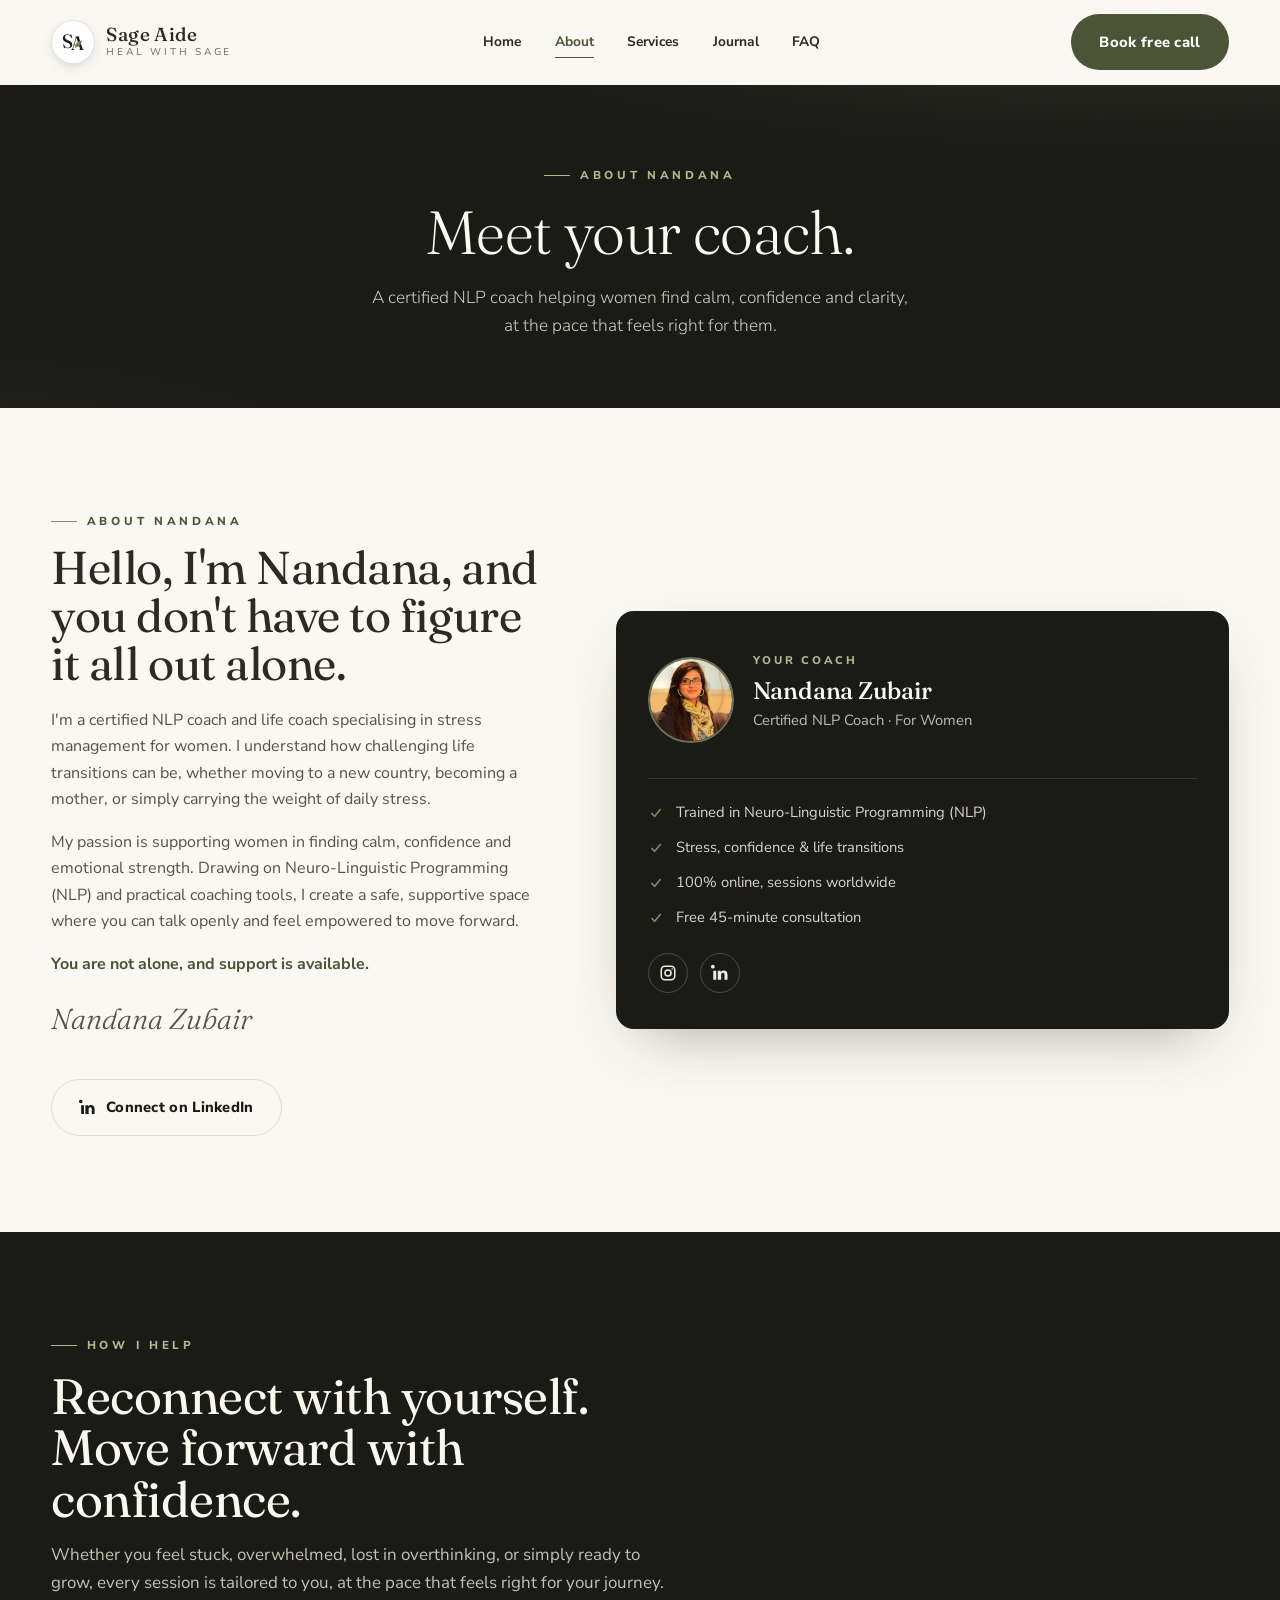
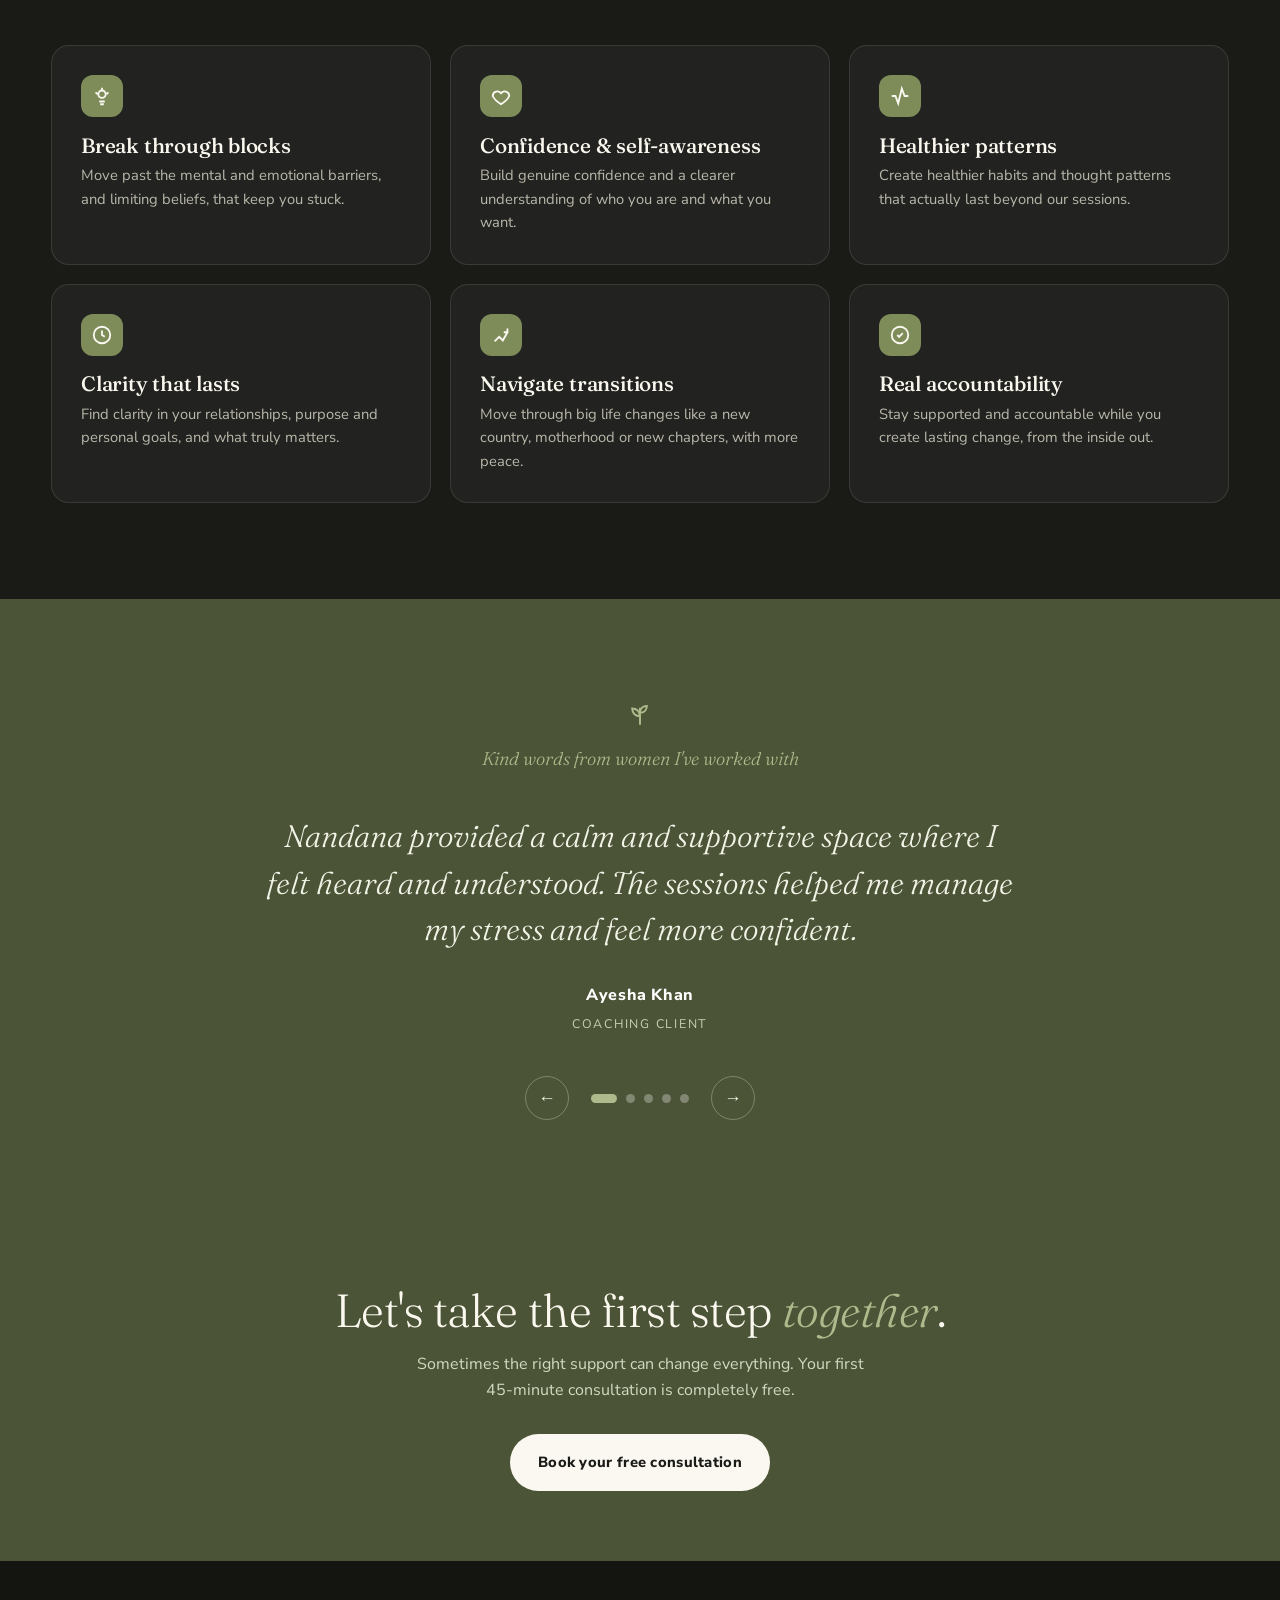
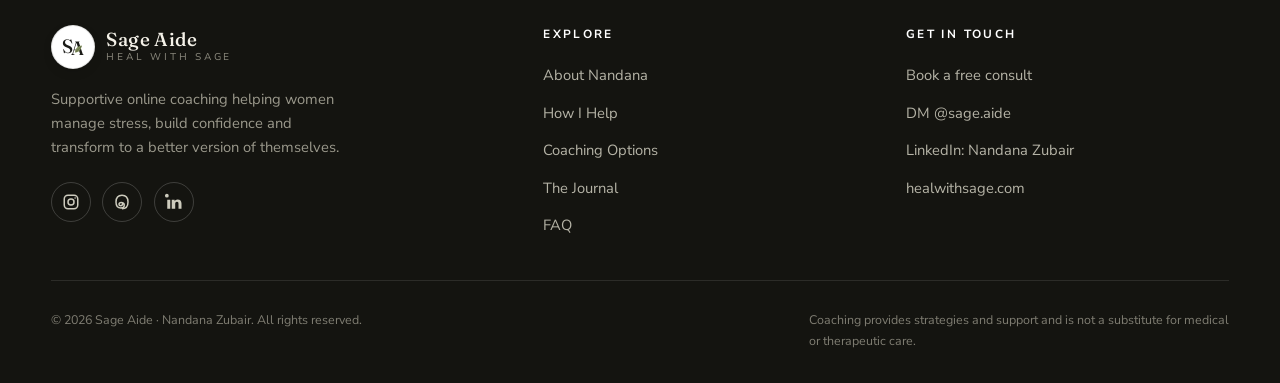
==== about.html @ 393ab838 "Add files via upload" ====
<!DOCTYPE html>
<html lang="en">
<head>
<meta charset="UTF-8" />
<meta name="viewport" content="width=device-width, initial-scale=1.0" />
<title>About Nandana Zubair | Certified NLP &amp; Life Coach | Sage Aide</title>
<meta name="description" content="Meet Nandana Zubair, a certified NLP coach and life coach specialising in stress management for women. Learn about her approach to helping women find calm and confidence." />
<meta name="robots" content="index, follow, max-image-preview:large" />
<meta name="author" content="Nandana Zubair" />
<link rel="canonical" href="https://healwithsage.com/about.html" />
<meta property="og:type" content="website" />
<meta property="og:site_name" content="Heal with Sage" />
<meta property="og:title" content="About Nandana Zubair | Certified NLP &amp; Life Coach | Sage Aide" />
<meta property="og:description" content="Meet Nandana Zubair, a certified NLP coach and life coach specialising in stress management for women. Learn about her approach to helping women find calm and confidence." />
<meta name="twitter:card" content="summary_large_image" />
<link rel="icon" href="data:image/svg+xml,%3Csvg xmlns='http://www.w3.org/2000/svg' viewBox='0 0 100 100'%3E%3Crect width='100' height='100' rx='22' fill='%23131310'/%3E%3Ctext x='8' y='72' font-family='Georgia,serif' font-size='60' font-weight='600' fill='%23f4f1e8'%3ES%3C/text%3E%3Ctext x='44' y='78' font-family='Georgia,serif' font-size='60' font-weight='600' fill='%23f4f1e8'%3EA%3C/text%3E%3Cpath d='M60 66 C60 54 70 48 82 47 C80 58 73 67 62 67 Z' fill='%237e8c5a'/%3E%3C/svg%3E" />
<link rel="preconnect" href="https://fonts.googleapis.com" />
<link rel="preconnect" href="https://fonts.gstatic.com" crossorigin />
<link href="https://fonts.googleapis.com/css2?family=Fraunces:ital,opsz,wght@0,9..144,300..900;1,9..144,300..600&family=Nunito+Sans:opsz,wght@6..12,300..800&display=swap" rel="stylesheet" />
<link rel="stylesheet" href="styles.css" />
<script type="application/ld+json">
{
  "@context":"https://schema.org","@type":"Person","name":"Nandana Zubair","jobTitle":"Certified NLP Coach & Life Coach",
  "worksFor":{"@type":"Organization","name":"Sage Aide"},
  "sameAs":["https://www.instagram.com/sage.aide/","https://www.linkedin.com/in/nandana-zubair-b380b526/"]
}
</script>
</head>
<body>
<header class="nav" id="nav">
  <div class="wrap nav-inner">
    <a class="brand" href="index.html" aria-label="Sage Aide home">
      <span class="monogram" aria-hidden="true"><svg width="26" height="26" viewBox="0 0 100 100" fill="none">
          <text x="6" y="74" font-family="Fraunces,serif" font-size="74" font-weight="500" fill="#1a1a17">S</text>
          <text x="44" y="80" font-family="Fraunces,serif" font-size="74" font-weight="500" fill="#1a1a17">A</text>
          <path d="M58 70 C58 54 70 46 84 44 C82 58 74 70 60 71 Z" fill="#7e8c5a"/>
          <path d="M61 69 C68 60 76 53 82 49" stroke="#4b5436" stroke-width="2" stroke-linecap="round"/>
        </svg></span>
      <span class="brand-txt"><b>Sage Aide</b><span>Heal with Sage</span></span>
    </a>
    <nav class="nav-links" id="navlinks">
      <a href="index.html">Home</a>
      <a href="about.html" class="active">About</a>
      <a href="services.html">Services</a>
      <a href="journal.html">Journal</a>
      <a href="faq.html">FAQ</a>
    </nav>
    <div class="nav-cta">
      <a href="contact.html" class="btn btn-primary">Book free call</a>
      <button class="burger" id="burger" aria-label="Menu"><span></span><span></span><span></span></button>
    </div>
  </div>
</header>
<main id="top">
<section class="page-hero">
  <div class="wrap">
    <span class="eyebrow">About Nandana</span>
    <h1>Meet your coach.</h1>
    <p>A certified NLP coach helping women find calm, confidence and clarity, at the pace that feels right for them.</p>
  </div>
</section><section class="block about" id="about">
  <div class="wrap about-grid">
    <div class="about-body reveal">
      <span class="eyebrow">About Nandana</span>
      <h2>Hello, I'm Nandana, and you don't have to figure it all out alone.</h2>
      <p>I'm a certified NLP coach and life coach specialising in stress management for women. I understand how challenging life transitions can be, whether moving to a new country, becoming a mother, or simply carrying the weight of daily stress.</p>
      <p>My passion is supporting women in finding calm, confidence and emotional strength. Drawing on Neuro-Linguistic Programming (NLP) and practical coaching tools, I create a safe, supportive space where you can talk openly and feel empowered to move forward.</p>
      <p style="color:var(--sage-deep);font-weight:700">You are not alone, and support is available.</p>
      <p class="sig">Nandana Zubair</p>
      <a href="https://www.linkedin.com/in/nandana-zubair-b380b526/" target="_blank" rel="noopener" class="btn btn-ghost" style="margin-top:1.2rem">
        <svg width="17" height="17" viewBox="0 0 24 24" fill="currentColor"><path d="M4.98 3.5A2.5 2.5 0 102.5 6 2.5 2.5 0 004.98 3.5zM3 8.98h4V21H3zM9 8.98h3.8v1.64h.05a4.17 4.17 0 013.75-2.06C20.4 8.56 22 10.7 22 14.1V21h-4v-6.12c0-1.46-.03-3.34-2.03-3.34-2.04 0-2.35 1.59-2.35 3.23V21H9z"/></svg>
        Connect on LinkedIn
      </a>
    </div>
    <aside class="cred-card reveal d1">
      <div class="cred-head">
        <img class="cred-avatar" src="[data-uri]" alt="Nandana Zubair, certified NLP and life coach for women" />
        <div>
          <span class="cred-eyebrow">Your coach</span>
          <h3>Nandana Zubair</h3>
          <p class="cred-role">Certified NLP Coach &middot; For Women</p>
        </div>
      </div>
      <ul>
        <li><svg width="16" height="16" viewBox="0 0 24 24" fill="none" stroke="#7e8c5a" stroke-width="2.4"><path d="M5 12l5 5 9-11"/></svg>Trained in Neuro-Linguistic Programming (NLP)</li>
        <li><svg width="16" height="16" viewBox="0 0 24 24" fill="none" stroke="#7e8c5a" stroke-width="2.4"><path d="M5 12l5 5 9-11"/></svg>Stress, confidence &amp; life transitions</li>
        <li><svg width="16" height="16" viewBox="0 0 24 24" fill="none" stroke="#7e8c5a" stroke-width="2.4"><path d="M5 12l5 5 9-11"/></svg>100% online, sessions worldwide</li>
        <li><svg width="16" height="16" viewBox="0 0 24 24" fill="none" stroke="#7e8c5a" stroke-width="2.4"><path d="M5 12l5 5 9-11"/></svg>Free 45-minute consultation</li>
      </ul>
      <div class="cred-links">
        <a href="https://www.instagram.com/sage.aide/" target="_blank" rel="noopener" aria-label="Instagram"><svg width="18" height="18" viewBox="0 0 24 24" fill="none" stroke="currentColor" stroke-width="2"><rect x="3" y="3" width="18" height="18" rx="5"/><circle cx="12" cy="12" r="4"/><circle cx="17.5" cy="6.5" r="1" fill="currentColor" stroke="none"/></svg></a>
        <a href="https://www.linkedin.com/in/nandana-zubair-b380b526/" target="_blank" rel="noopener" aria-label="LinkedIn"><svg width="18" height="18" viewBox="0 0 24 24" fill="currentColor"><path d="M4.98 3.5A2.5 2.5 0 102.5 6 2.5 2.5 0 004.98 3.5zM3 8.98h4V21H3zM9 8.98h3.8v1.64h.05a4.17 4.17 0 013.75-2.06C20.4 8.56 22 10.7 22 14.1V21h-4v-6.12c0-1.46-.03-3.34-2.03-3.34-2.04 0-2.35 1.59-2.35 3.23V21H9z"/></svg></a>
      </div>
    </aside>
  </div>
</section>
<section class="block help" id="help">
  <div class="wrap">
    <div class="sec-head reveal">
      <span class="eyebrow">How I help</span>
      <h2>Reconnect with yourself. Move forward with confidence.</h2>
      <p>Whether you feel stuck, overwhelmed, lost in overthinking, or simply ready to grow, every session is tailored to you, at the pace that feels right for your journey.</p>
    </div>
    <div class="help-grid">
      <div class="help-card reveal">
        <div class="ic" aria-hidden="true"><svg width="22" height="22" viewBox="0 0 24 24" fill="none" stroke="#fbf8f1" stroke-width="2"><path d="M12 3v3M5 8l2 2M19 8l-2 2M12 14a4 4 0 100-8 4 4 0 000 8z"/><path d="M9 18h6M10 21h4"/></svg></div>
        <h3>Break through blocks</h3>
        <p>Move past the mental and emotional barriers, and limiting beliefs, that keep you stuck.</p>
      </div>
      <div class="help-card reveal d1">
        <div class="ic" aria-hidden="true"><svg width="22" height="22" viewBox="0 0 24 24" fill="none" stroke="#fbf8f1" stroke-width="2"><path d="M12 21s-7-4.5-9-9a5 5 0 019-3 5 5 0 019 3c-2 4.5-9 9-9 9z"/></svg></div>
        <h3>Confidence &amp; self-awareness</h3>
        <p>Build genuine confidence and a clearer understanding of who you are and what you want.</p>
      </div>
      <div class="help-card reveal d2">
        <div class="ic" aria-hidden="true"><svg width="22" height="22" viewBox="0 0 24 24" fill="none" stroke="#fbf8f1" stroke-width="2"><path d="M3 12h4l3 8 4-16 3 8h4"/></svg></div>
        <h3>Healthier patterns</h3>
        <p>Create healthier habits and thought patterns that actually last beyond our sessions.</p>
      </div>
      <div class="help-card reveal">
        <div class="ic" aria-hidden="true"><svg width="22" height="22" viewBox="0 0 24 24" fill="none" stroke="#fbf8f1" stroke-width="2"><circle cx="12" cy="12" r="9"/><path d="M12 7v5l3 2"/></svg></div>
        <h3>Clarity that lasts</h3>
        <p>Find clarity in your relationships, purpose and personal goals, and what truly matters.</p>
      </div>
      <div class="help-card reveal d1">
        <div class="ic" aria-hidden="true"><svg width="22" height="22" viewBox="0 0 24 24" fill="none" stroke="#fbf8f1" stroke-width="2"><path d="M5 19l5-5 4 4 5-9"/><path d="M19 5v4h-4"/></svg></div>
        <h3>Navigate transitions</h3>
        <p>Move through big life changes like a new country, motherhood or new chapters, with more peace.</p>
      </div>
      <div class="help-card reveal d2">
        <div class="ic" aria-hidden="true"><svg width="22" height="22" viewBox="0 0 24 24" fill="none" stroke="#fbf8f1" stroke-width="2"><path d="M9 12l2 2 4-4"/><circle cx="12" cy="12" r="9"/></svg></div>
        <h3>Real accountability</h3>
        <p>Stay supported and accountable while you create lasting change, from the inside out.</p>
      </div>
    </div>
  </div>
</section>
<section class="block testi" id="testimonials">
  <div class="wrap">
    <div class="reveal" style="text-align:center;margin-bottom:.4rem">
      <svg width="34" height="34" viewBox="0 0 24 24" fill="none" stroke="#aeb98c" stroke-width="1.4" style="display:inline-block"><path d="M12 21V9M12 15c-3 0-5.5-2-5.5-5.5C9.5 9.5 12 11.5 12 15zM12 12.5c2.6 0 4.8-1.7 4.8-4.8C14.2 7.7 12 9.4 12 12.5z"/></svg>
    </div>
    <p class="testi-kicker reveal">Kind words from women I've worked with</p>
    <div class="carousel reveal d1" id="carousel">
      <div class="carousel-track" id="track">
        <figure class="slide">
          <blockquote>Nandana provided a calm and supportive space where I felt heard and understood. The sessions helped me manage my stress and feel more confident.</blockquote>
          <figcaption>Ayesha Khan<span>Coaching client</span></figcaption>
        </figure>
        <figure class="slide">
          <blockquote>I came in feeling completely overwhelmed after moving abroad. Within a few weeks I had practical tools and, for the first time in ages, a sense of calm.</blockquote>
          <figcaption>Fatima Malik<span>Coaching client</span></figcaption>
        </figure>
        <figure class="slide">
          <blockquote>She helped me see the thought patterns that were holding me back. I feel clearer about what I want and far kinder to myself.</blockquote>
          <figcaption>Zara Ahmed<span>Coaching client</span></figcaption>
        </figure>
        <figure class="slide">
          <blockquote>Becoming a mother left me feeling lost. Nandana gave me space to breathe and rebuild my confidence at my own pace. I'm so grateful.</blockquote>
          <figcaption>Hira Saeed<span>Coaching client</span></figcaption>
        </figure>
        <figure class="slide">
          <blockquote>Warm, honest and genuinely supportive. Our sessions gave me the momentum I needed to stop overthinking and actually move forward.</blockquote>
          <figcaption>Mahnoor Riaz<span>Coaching client</span></figcaption>
        </figure>
      </div>
      <div class="carousel-ui">
        <button class="c-arrow" id="cPrev" aria-label="Previous testimonial">&#8592;</button>
        <div class="c-dots" id="dots"></div>
        <button class="c-arrow" id="cNext" aria-label="Next testimonial">&#8594;</button>
      </div>
    </div>
  </div>
</section>
<section class="cta-band">
  <div class="wrap">
    <h2>Let's take the first step <em>together</em>.</h2>
    <p>Sometimes the right support can change everything. Your first 45-minute consultation is completely free.</p>
    <a href="contact.html" class="btn btn-light">Book your free consultation</a>
  </div>
</section>
</main>
<footer class="ft">
  <div class="wrap">
    <div class="ft-top">
      <div>
        <div class="brand">
          <span class="monogram" aria-hidden="true"><svg width="26" height="26" viewBox="0 0 100 100" fill="none">
          <text x="6" y="74" font-family="Fraunces,serif" font-size="74" font-weight="500" fill="#1a1a17">S</text>
          <text x="44" y="80" font-family="Fraunces,serif" font-size="74" font-weight="500" fill="#1a1a17">A</text>
          <path d="M58 70 C58 54 70 46 84 44 C82 58 74 70 60 71 Z" fill="#7e8c5a"/>
          <path d="M61 69 C68 60 76 53 82 49" stroke="#4b5436" stroke-width="2" stroke-linecap="round"/>
        </svg></span>
          <span class="brand-txt"><b>Sage Aide</b><span style="color:#8a887c">Heal with Sage</span></span>
        </div>
        <p class="blurb">Supportive online coaching helping women manage stress, build confidence and transform to a better version of themselves.</p>
        <div class="socials">
          <a href="https://www.instagram.com/sage.aide/" aria-label="Instagram" target="_blank" rel="noopener"><svg width="18" height="18" viewBox="0 0 24 24" fill="none" stroke="currentColor" stroke-width="2"><rect x="3" y="3" width="18" height="18" rx="5"/><circle cx="12" cy="12" r="4"/><circle cx="17.5" cy="6.5" r="1" fill="currentColor" stroke="none"/></svg></a>
          <a href="https://www.threads.net/@sage.aide" aria-label="Threads" target="_blank" rel="noopener"><svg width="18" height="18" viewBox="0 0 24 24" fill="none" stroke="currentColor" stroke-width="2"><path d="M12 21c5 0 8-3 8-9s-3-9-8-9-8 3-8 9 2.5 8 6.5 8c3 0 4.5-1.5 4.5-4 0-2.2-1.8-3.5-4-3.5-1.8 0-3 .9-3 2.4 0 1.3 1 2.1 2.3 2.1 1.7 0 2.7-1.4 2.7-3.6"/></svg></a>
          <a href="https://www.linkedin.com/in/nandana-zubair-b380b526/" aria-label="LinkedIn" target="_blank" rel="noopener"><svg width="18" height="18" viewBox="0 0 24 24" fill="currentColor"><path d="M4.98 3.5A2.5 2.5 0 102.5 6 2.5 2.5 0 004.98 3.5zM3 8.98h4V21H3zM9 8.98h3.8v1.64h.05a4.17 4.17 0 013.75-2.06C20.4 8.56 22 10.7 22 14.1V21h-4v-6.12c0-1.46-.03-3.34-2.03-3.34-2.04 0-2.35 1.59-2.35 3.23V21H9z"/></svg></a>
        </div>
      </div>
      <div>
        <h4>Explore</h4>
        <ul>
          <li><a href="about.html">About Nandana</a></li>
          <li><a href="about.html#help">How I Help</a></li>
          <li><a href="services.html">Coaching Options</a></li>
          <li><a href="journal.html">The Journal</a></li>
          <li><a href="faq.html">FAQ</a></li>
        </ul>
      </div>
      <div>
        <h4>Get in touch</h4>
        <ul>
          <li><a href="contact.html">Book a free consult</a></li>
          <li><a href="https://www.instagram.com/sage.aide/" target="_blank" rel="noopener">DM @sage.aide</a></li>
          <li><a href="https://www.linkedin.com/in/nandana-zubair-b380b526/" target="_blank" rel="noopener">LinkedIn: Nandana Zubair</a></li>
          <li><a href="https://healwithsage.com">healwithsage.com</a></li>
        </ul>
      </div>
    </div>
    <div class="ft-bottom">
      <span>© 2026 Sage Aide · Nandana Zubair. All rights reserved.</span>
      <span class="disclaimer">Coaching provides strategies and support and is not a substitute for medical or therapeutic care.</span>
    </div>
  </div>
</footer>
<script src="app.js"></script>
</body>
</html>
---- styles.css ----
/* ============================================================
   TOKENS
============================================================ */
:root{
  --ink:#1a1a17;
  --ink-2:#24241e;
  --sage:#7e8c5a;
  --sage-deep:#4b5436;
  --sage-soft:#aeb98c;
  --sage-tint:#e7ead9;
  --cream:#f3ecdd;
  --paper:#fbf8f1;
  --bg:#faf8f2;
  --text:#2b2a24;
  --muted:#6d6c61;
  --line:rgba(26,26,23,.12);
  --shadow:0 24px 60px -28px rgba(40,42,28,.45);
  --r:18px;
  --ff-display:"Fraunces",Georgia,serif;
  --ff-body:"Nunito Sans",-apple-system,sans-serif;
}

*{box-sizing:border-box;margin:0;padding:0}
html{scroll-behavior:smooth}
body{
  font-family:var(--ff-body);
  color:var(--text);
  background:var(--bg);
  line-height:1.65;
  -webkit-font-smoothing:antialiased;
  overflow-x:hidden;
}
img{max-width:100%;display:block}
a{color:inherit;text-decoration:none}
.wrap{width:min(1180px,92vw);margin-inline:auto}

/* subtle paper grain over whole page */
body::before{
  content:"";position:fixed;inset:0;z-index:1;pointer-events:none;opacity:.5;
  background-image:url("data:image/svg+xml,%3Csvg xmlns='http://www.w3.org/2000/svg' width='160' height='160'%3E%3Cfilter id='n'%3E%3CfeTurbulence type='fractalNoise' baseFrequency='.85' numOctaves='2'/%3E%3C/filter%3E%3Crect width='100%25' height='100%25' filter='url(%23n)' opacity='.035'/%3E%3C/svg%3E");
}

/* ============================================================
   TYPE
============================================================ */
.eyebrow{
  font-family:var(--ff-body);font-weight:800;font-size:.72rem;letter-spacing:.32em;
  text-transform:uppercase;color:var(--sage-deep);display:inline-flex;align-items:center;gap:.6rem;
}
.eyebrow::before{content:"";width:26px;height:1px;background:var(--sage)}
h1,h2,h3{font-family:var(--ff-display);font-weight:400;line-height:1.04;letter-spacing:-.01em}
.serif-italic{font-family:var(--ff-display);font-style:italic;font-weight:300}

/* ============================================================
   BUTTONS
============================================================ */
.btn{
  display:inline-flex;align-items:center;gap:.6rem;font-family:var(--ff-body);font-weight:800;
  font-size:.92rem;letter-spacing:.02em;padding:.95rem 1.7rem;border-radius:999px;cursor:pointer;
  border:1.5px solid transparent;transition:.3s cubic-bezier(.2,.7,.3,1);position:relative;white-space:nowrap;
}
.btn-primary{background:var(--sage-deep);color:#fdfdf8}
.btn-primary:hover{background:var(--ink);transform:translateY(-2px);box-shadow:0 14px 30px -12px rgba(75,84,54,.7)}
.btn-ghost{border-color:var(--line);color:var(--ink)}
.btn-ghost:hover{border-color:var(--sage-deep);background:var(--sage-tint)}
.btn-light{background:#fbf8f1;color:var(--ink)}
.btn-light:hover{transform:translateY(-2px);box-shadow:0 16px 34px -14px rgba(0,0,0,.6)}
.btn .arrow{transition:transform .3s}
.btn:hover .arrow{transform:translate(3px,-3px)}

/* ============================================================
   NAV
============================================================ */
header.nav{
  position:sticky;top:0;z-index:50;backdrop-filter:blur(12px);
  background:rgba(250,248,242,.78);border-bottom:1px solid transparent;transition:.4s;
}
header.nav.scrolled{border-bottom-color:var(--line);background:rgba(250,248,242,.92)}
.nav-inner{display:flex;align-items:center;justify-content:space-between;padding:.85rem 0}
.brand{display:flex;align-items:center;gap:.7rem}
.monogram{width:44px;height:44px;border-radius:50%;background:#fff;display:grid;place-items:center;
  box-shadow:0 4px 14px -6px rgba(0,0,0,.3);border:1px solid var(--line)}
.brand-txt{display:flex;flex-direction:column;line-height:1}
.brand-txt b{font-family:var(--ff-display);font-size:1.18rem;font-weight:500;letter-spacing:.02em}
.brand-txt span{font-size:.62rem;letter-spacing:.28em;text-transform:uppercase;color:var(--muted);margin-top:3px}
.nav-links{display:flex;align-items:center;gap:2.1rem}
.nav-links a{font-size:.86rem;font-weight:700;color:var(--text);position:relative;padding:.2rem 0}
.nav-links a::after{content:"";position:absolute;left:0;bottom:-2px;width:0;height:1.5px;background:var(--sage-deep);transition:.3s}
.nav-links a:hover::after{width:100%}
.nav-cta{display:flex;align-items:center;gap:1rem}
.burger{display:none;flex-direction:column;gap:5px;background:none;border:0;cursor:pointer;padding:6px}
.burger span{width:24px;height:2px;background:var(--ink);transition:.3s}

/* ============================================================
   HERO
============================================================ */
.hero{position:relative;background:var(--ink);color:#f4f1e8;overflow:hidden;z-index:2}
.hero{background:#131310}
.hero::after{content:"";position:absolute;inset:0;background:
  radial-gradient(115% 75% at 90% -20%,rgba(126,140,90,.22),transparent 48%),
  radial-gradient(70% 60% at -12% 118%,rgba(75,84,54,.30),transparent 52%),
  radial-gradient(120% 120% at 50% 50%,transparent 60%,rgba(0,0,0,.35));pointer-events:none}
.hero-inner{position:relative;z-index:2;display:grid;grid-template-columns:1.15fr .85fr;gap:3rem;
  align-items:center;padding:5.5rem 0 6rem}
.hero h1{font-size:clamp(2.7rem,5.6vw,4.6rem);color:#fbf8ef;font-weight:300}
.hero h1 em{font-style:italic;color:var(--sage-soft)}
.hero p.lead{font-size:1.13rem;color:#d7d4c5;max-width:46ch;margin:1.6rem 0 2.3rem;font-weight:300}
.hero-cta{display:flex;flex-wrap:wrap;gap:1rem;align-items:center}

/* word ticker */
.words{display:flex;gap:1.4rem;flex-wrap:wrap;margin-top:2.6rem;border-top:1px solid rgba(255,255,255,.14);padding-top:1.6rem}
.words span{font-family:var(--ff-display);font-size:1rem;letter-spacing:.34em;text-transform:uppercase;color:#9a9888;font-weight:300}
.words span b{color:var(--sage-soft);font-weight:400}

/* hero portrait card */
.hero-card{position:relative;aspect-ratio:3/3.7;border-radius:24px;overflow:hidden;
  background:linear-gradient(160deg,#2f3326,#1f211a);border:1px solid rgba(255,255,255,.1);
  box-shadow:0 40px 80px -30px rgba(0,0,0,.7);display:flex;flex-direction:column;justify-content:flex-end;padding:1.6rem}
.hero-card .leaf-bg{position:absolute;inset:0;opacity:.5}
.hero-card .ph{position:absolute;inset:0;display:grid;place-items:center;color:rgba(255,255,255,.25);
  font-family:var(--ff-display);font-style:italic;font-size:.95rem;text-align:center;padding:2rem}
.hero-card .tag{position:relative;z-index:2;background:rgba(20,21,16,.72);backdrop-filter:blur(6px);
  border:1px solid rgba(255,255,255,.13);border-radius:14px;padding:.9rem 1.1rem}
.hero-card .tag b{font-family:var(--ff-display);font-size:1.05rem;color:#f4f1e8;font-weight:500}
.hero-card .tag span{display:block;font-size:.78rem;color:#bdbbac;margin-top:.15rem}


/* embedded portrait */
.hero-card .portrait,.about-photo .portrait{position:absolute;inset:0;width:100%;height:100%;object-fit:cover;object-position:50% 22%}
.hero-card .scrim{position:absolute;inset:0;background:linear-gradient(to top,rgba(15,16,11,.82) 0%,rgba(15,16,11,.25) 38%,rgba(15,16,11,.05) 60%);z-index:1}
.about-photo .scrim{position:absolute;inset:0;background:linear-gradient(to top,rgba(40,44,28,.4),transparent 45%);z-index:1}

/* ============================================================
   MARQUEE TRUST
============================================================ */
.trust{background:var(--sage-deep);color:#eef0e2;position:relative;z-index:2}
.trust .row{display:flex;gap:3.2rem;align-items:center;justify-content:center;flex-wrap:wrap;
  padding:1.05rem 0;font-size:.8rem;letter-spacing:.16em;text-transform:uppercase;font-weight:700}
.trust .row i{font-style:normal;opacity:.55}

/* ============================================================
   SECTION SHELL
============================================================ */
section.block{position:relative;z-index:2;padding:6rem 0}
.sec-head{max-width:62ch}
.sec-head h2{font-size:clamp(2rem,4vw,3.1rem);margin-top:1rem}
.sec-head p{color:var(--muted);margin-top:1rem;font-size:1.06rem}

/* ABOUT */
.about{background:
  linear-gradient(var(--bg),var(--bg))}
.about-grid{display:grid;grid-template-columns:.9fr 1.1fr;gap:4rem;align-items:center}
.about-photo{position:relative;border-radius:22px;aspect-ratio:4/4.6;
  background:linear-gradient(155deg,var(--sage-tint),#e9e2cf);border:1px solid var(--line);
  display:grid;place-items:center;overflow:hidden;box-shadow:var(--shadow)}
.about-photo .ph{font-family:var(--ff-display);font-style:italic;color:var(--sage-deep);opacity:.6;text-align:center;padding:2rem}
.about-photo .badge{position:absolute;bottom:18px;left:18px;z-index:2;background:#fff;border-radius:14px;padding:.7rem 1rem;
  box-shadow:0 14px 30px -16px rgba(0,0,0,.4);display:flex;align-items:center;gap:.6rem}
.about-photo .badge b{font-family:var(--ff-display);font-size:1.5rem;color:var(--sage-deep)}
.about-photo .badge span{font-size:.72rem;color:var(--muted);line-height:1.2}
.about-body h2{font-size:clamp(1.9rem,3.6vw,2.9rem);margin:.8rem 0 1.2rem}
.about-body p{color:#54524a;margin-bottom:1.05rem;max-width:54ch}
.sig{font-family:var(--ff-display);font-style:italic;font-weight:300;font-size:1.8rem;color:var(--sage-deep);margin-top:1.1rem}

/* HOW I HELP */
.help{background:var(--ink);color:#efece1}
.help .sec-head h2{color:#faf7ee}
.help .sec-head .eyebrow{color:var(--sage-soft)}
.help .sec-head .eyebrow::before{background:var(--sage-soft)}
.help .sec-head p{color:#c3c1b3}
.help-grid{display:grid;grid-template-columns:repeat(3,1fr);gap:1.2rem;margin-top:3rem}
.help-card{background:rgba(255,255,255,.04);border:1px solid rgba(255,255,255,.1);border-radius:var(--r);
  padding:1.8rem;transition:.35s}
.help-card:hover{transform:translateY(-6px);background:rgba(126,140,90,.14);border-color:rgba(174,185,140,.4)}
.help-card .ic{width:42px;height:42px;border-radius:12px;background:var(--sage);display:grid;place-items:center;margin-bottom:1.1rem}
.help-card h3{font-size:1.3rem;color:#faf7ee;margin-bottom:.5rem;font-weight:500}
.help-card p{font-size:.92rem;color:#b9b7a9;line-height:1.6}

/* NOTES / brand words editorial */
.notes{background:var(--cream);overflow:hidden}
.notes-head{text-align:center;max-width:60ch;margin:0 auto}
.notes-head h2{font-size:clamp(2rem,4vw,3rem);margin-top:.8rem}
.note-cards{display:grid;grid-template-columns:repeat(3,1fr);gap:1.4rem}
.note{background:var(--paper);border:1px solid var(--line);border-radius:var(--r);padding:2.1rem 1.9rem;
  position:relative;box-shadow:0 18px 44px -28px rgba(60,55,30,.45);transition:.35s;display:flex;flex-direction:column}
.note:hover{transform:translateY(-5px);box-shadow:var(--shadow);border-color:var(--sage-soft)}
.note .theme{font-family:var(--ff-body);font-size:.7rem;font-weight:800;letter-spacing:.22em;
  text-transform:uppercase;color:var(--sage-deep);margin-bottom:1rem}
.note p{font-family:var(--ff-display);font-style:italic;font-weight:300;font-size:1.32rem;line-height:1.5;color:var(--ink)}
.note .by{font-family:var(--ff-body);font-size:.7rem;letter-spacing:.18em;text-transform:uppercase;
  color:var(--muted);font-weight:800;margin-top:1.3rem}

/* SERVICES */
.services{background:var(--bg)}
.svc-grid{display:grid;grid-template-columns:repeat(3,1fr);gap:1.4rem;margin-top:3rem;align-items:stretch}
.svc{background:var(--paper);border:1px solid var(--line);border-radius:var(--r);padding:2.1rem 1.9rem;
  display:flex;flex-direction:column;transition:.35s;position:relative}
.svc:hover{transform:translateY(-6px);box-shadow:var(--shadow);border-color:var(--sage-soft)}
.svc.featured{background:var(--ink);color:#efece1;border-color:var(--ink)}
.svc.featured .price,.svc.featured h3{color:#faf7ee}
.svc.featured .desc{color:#bdbbac}
.svc.featured ul li{color:#cfcdbe}
.svc .pop{position:absolute;top:-13px;left:50%;transform:translateX(-50%);background:var(--sage);color:#1c1f12;
  font-size:.68rem;font-weight:800;letter-spacing:.18em;text-transform:uppercase;padding:.35rem .9rem;border-radius:999px}
.svc h3{font-size:1.45rem;font-weight:500;margin-bottom:.3rem}
.svc .meta{font-size:.82rem;color:var(--muted);letter-spacing:.04em;margin-bottom:1.1rem}
.svc.featured .meta{color:#a7a596}
.svc .price{font-family:var(--ff-display);font-size:2.6rem;color:var(--ink);line-height:1;margin-bottom:.2rem}
.svc .price small{font-size:.85rem;font-family:var(--ff-body);color:var(--muted);font-weight:700}
.svc.featured .price small{color:#a7a596}
.svc .desc{font-size:.92rem;color:#54524a;margin:1rem 0 1.3rem}
.svc ul{list-style:none;margin-bottom:1.6rem;display:flex;flex-direction:column;gap:.6rem}
.svc ul li{font-size:.9rem;display:flex;gap:.6rem;align-items:flex-start;color:#4c4a42}
.svc ul li svg{flex:none;margin-top:3px}
.svc .btn{margin-top:auto;justify-content:center}
.svc-note{text-align:center;margin-top:1.8rem;color:var(--muted);font-size:.9rem}
.svc-note b{color:var(--sage-deep)}

/* TESTIMONIAL */
.testi{background:var(--sage-deep);color:#f1f3e6;position:relative;overflow:hidden}
.testi blockquote{max-width:820px;margin:0 auto;text-align:center;position:relative;z-index:2}
.testi blockquote p{font-family:var(--ff-display);font-style:italic;font-weight:300;font-size:clamp(1.4rem,2.8vw,2rem);line-height:1.45}
.testi cite{display:block;margin-top:1.6rem;font-style:normal;font-weight:800;letter-spacing:.04em;font-size:.95rem}
.testi cite span{display:block;font-weight:400;font-size:.82rem;color:#c8cdb5;letter-spacing:.1em;text-transform:uppercase;margin-top:.3rem}
.testi .soon{text-align:center;margin-top:1.8rem;font-family:var(--ff-display);font-style:italic;font-size:1.1rem;color:var(--sage-soft)}

/* JOURNAL */
.journal{background:var(--bg)}
.posts{display:grid;grid-template-columns:1fr 1fr;gap:1.6rem;margin-top:3rem}
.post{background:var(--paper);border:1px solid var(--line);border-radius:var(--r);overflow:hidden;
  display:flex;flex-direction:column;transition:.35s;cursor:pointer}
.post:hover{transform:translateY(-5px);box-shadow:var(--shadow);border-color:var(--sage-soft)}
.post .thumb{aspect-ratio:16/7;background:linear-gradient(150deg,var(--sage-tint),#d9e0c5);position:relative;
  display:grid;place-items:center;overflow:hidden}
.post:nth-child(2) .thumb{background:linear-gradient(150deg,#e7e0cf,var(--sage-tint))}
.post .thumb .lf{opacity:.6}
.post .body{padding:1.7rem}
.post .tags{display:flex;gap:.5rem;flex-wrap:wrap;margin-bottom:.9rem}
.post .tags span{font-size:.68rem;font-weight:800;letter-spacing:.1em;text-transform:uppercase;color:var(--sage-deep);
  background:var(--sage-tint);padding:.25rem .65rem;border-radius:999px}
.post h3{font-size:1.4rem;font-weight:500;line-height:1.2;margin-bottom:.6rem}
.post p{font-size:.92rem;color:#54524a;margin-bottom:1rem}
.post .read{font-size:.82rem;font-weight:800;letter-spacing:.06em;color:var(--sage-deep);display:inline-flex;align-items:center;gap:.4rem}
.post .date{font-size:.76rem;color:var(--muted);margin-top:.4rem}

/* FAQ */
.faq{background:var(--cream)}
.faq-list{margin-top:2.4rem;max-width:760px}
.faq-item{border-bottom:1px solid var(--line)}
.faq-q{width:100%;text-align:left;background:none;border:0;cursor:pointer;padding:1.4rem 0;
  display:flex;justify-content:space-between;gap:1rem;align-items:center;font-family:var(--ff-display);
  font-size:1.25rem;color:var(--ink);font-weight:500}
.faq-q .pm{flex:none;width:26px;height:26px;border-radius:50%;border:1.5px solid var(--sage-deep);
  display:grid;place-items:center;color:var(--sage-deep);transition:.3s;font-family:var(--ff-body);font-weight:800}
.faq-item.open .pm{transform:rotate(45deg);background:var(--sage-deep);color:#fff}
.faq-a{max-height:0;overflow:hidden;transition:max-height .4s ease}
.faq-a p{padding:0 0 1.4rem;color:#54524a;max-width:62ch}

/* BOOKING */
.book{background:var(--ink);color:#efece1;position:relative;overflow:hidden}
.book::after{content:"";position:absolute;inset:0;background:radial-gradient(70% 60% at 100% 0,rgba(126,140,90,.3),transparent 60%);pointer-events:none}
.book-grid{display:grid;grid-template-columns:1fr 1.05fr;gap:4rem;align-items:center;position:relative;z-index:2}
.book-left h2{font-size:clamp(2.1rem,4.4vw,3.3rem);color:#faf7ee;font-weight:300;margin:1rem 0 1.2rem}
.book-left h2 em{font-style:italic;color:var(--sage-soft)}
.book-left p{color:#c3c1b3;max-width:42ch;margin-bottom:1.6rem}
.book-points{list-style:none;display:flex;flex-direction:column;gap:.9rem;margin-top:1.4rem}
.book-points li{display:flex;gap:.8rem;align-items:center;color:#dad8ca;font-size:.96rem}
.book-points li svg{flex:none}
.form{background:#fbf8f1;border-radius:22px;padding:2.2rem;box-shadow:0 40px 80px -30px rgba(0,0,0,.6)}
.form h3{font-family:var(--ff-display);font-size:1.4rem;color:var(--ink);font-weight:500;margin-bottom:.3rem}
.form .sub{font-size:.86rem;color:var(--muted);margin-bottom:1.4rem}
.field{margin-bottom:1rem}
.field label{display:block;font-size:.76rem;font-weight:800;letter-spacing:.08em;text-transform:uppercase;color:#55534a;margin-bottom:.4rem}
.field input,.field textarea,.field select{width:100%;font-family:var(--ff-body);font-size:.95rem;padding:.8rem .9rem;
  border:1.5px solid var(--line);border-radius:11px;background:#fff;color:var(--text);transition:.25s}
.field input:focus,.field textarea:focus,.field select:focus{outline:none;border-color:var(--sage-deep);box-shadow:0 0 0 4px var(--sage-tint)}
.row2{display:grid;grid-template-columns:1fr 1fr;gap:.8rem}
.time-pills{display:flex;gap:.6rem}
.time-pills label{flex:1;cursor:pointer}
.time-pills input{position:absolute;opacity:0;pointer-events:none}
.time-pills span{display:block;text-align:center;padding:.7rem;border:1.5px solid var(--line);border-radius:11px;
  font-weight:700;font-size:.9rem;transition:.25s;background:#fff;letter-spacing:0;text-transform:none}
.time-pills input:checked + span{background:var(--sage-deep);color:#fff;border-color:var(--sage-deep)}
.form .btn{width:100%;justify-content:center;margin-top:.6rem}
.form .fine{font-size:.74rem;color:var(--muted);text-align:center;margin-top:.9rem}

/* FOOTER */
footer.ft{background:#141410;color:#cdcbbd;position:relative;z-index:2;padding:4rem 0 2rem}
.ft-top{display:grid;grid-template-columns:1.4fr 1fr 1fr;gap:2.5rem;padding-bottom:2.6rem;border-bottom:1px solid rgba(255,255,255,.1)}
.ft .brand-txt b{color:#f4f1e8}
.ft p.blurb{font-size:.92rem;color:#9a988b;max-width:34ch;margin-top:1.1rem}
.ft h4{font-family:var(--ff-body);font-size:.74rem;letter-spacing:.2em;text-transform:uppercase;color:#fff;margin-bottom:1.1rem}
.ft ul{list-style:none;display:flex;flex-direction:column;gap:.7rem}
.ft ul li a{font-size:.92rem;color:#b5b3a6;transition:.25s}
.ft ul li a:hover{color:var(--sage-soft)}
.socials{display:flex;gap:.7rem;margin-top:1.4rem}
.socials a{width:40px;height:40px;border-radius:50%;border:1px solid rgba(255,255,255,.18);display:grid;place-items:center;transition:.3s}
.socials a:hover{background:var(--sage);border-color:var(--sage);color:#141410}
.ft-bottom{display:flex;justify-content:space-between;flex-wrap:wrap;gap:1rem;padding-top:1.8rem;font-size:.78rem;color:#7f7d72}
.ft-bottom .disclaimer{max-width:60ch}

/* reveal animation */
.reveal{opacity:0;transform:translateY(26px);transition:opacity .8s cubic-bezier(.2,.7,.3,1),transform .8s cubic-bezier(.2,.7,.3,1)}
.reveal.in{opacity:1;transform:none}
.d1{transition-delay:.08s}.d2{transition-delay:.16s}.d3{transition-delay:.24s}.d4{transition-delay:.32s}


/* hero social row + hero form */
.hero-social{display:flex;gap:1.6rem;flex-wrap:wrap;margin-top:1.9rem;border-top:1px solid rgba(255,255,255,.14);padding-top:1.5rem}
.hero-social a{font-size:.82rem;font-weight:800;letter-spacing:.06em;color:#cfcdbe;position:relative;transition:.25s}
.hero-social a:hover{color:var(--sage-soft)}
.hero-form-wrap{align-self:center}
.hero .form{padding:1.9rem}
.hero .form h3{font-size:1.35rem}
.hero .form .sub{margin-bottom:1.2rem}

/* credentials card (about) */
.cred-card{background:var(--ink);color:#efece1;border-radius:var(--r);padding:2.2rem 2rem;box-shadow:var(--shadow);align-self:center}
.cred-eyebrow{font-size:.7rem;font-weight:800;letter-spacing:.24em;text-transform:uppercase;color:var(--sage-soft)}
.cred-card h3{font-family:var(--ff-display);font-weight:500;font-size:1.9rem;color:#faf7ee;margin:.7rem 0 .2rem;line-height:1.1}
.cred-head{display:flex;align-items:center;gap:1.15rem;margin-bottom:1.5rem}
.cred-avatar{width:86px;height:86px;border-radius:50%;object-fit:cover;object-position:50% 20%;border:2px solid rgba(174,185,140,.55);flex:none}
.cred-head h3{margin:.35rem 0 .2rem;font-size:1.5rem}
.cred-head .cred-role{margin:0}
@media(max-width:560px){.cred-avatar{width:72px;height:72px}}

.cred-card .cred-role{font-size:.92rem;color:#bdbbac;margin-bottom:1.4rem}
.cred-card ul{list-style:none;display:flex;flex-direction:column;gap:.85rem;border-top:1px solid rgba(255,255,255,.12);padding-top:1.4rem}
.cred-card ul li{display:flex;gap:.7rem;align-items:flex-start;font-size:.92rem;color:#d7d5c8;line-height:1.45}
.cred-card ul li svg{flex:none;margin-top:3px}
.cred-links{display:flex;gap:.7rem;margin-top:1.6rem}
.cred-links a{width:40px;height:40px;border-radius:50%;border:1px solid rgba(255,255,255,.2);display:grid;place-items:center;color:#efece1;transition:.3s}
.cred-links a:hover{background:var(--sage);border-color:var(--sage);color:var(--ink)}

/* testimonial carousel */
.testi-kicker{text-align:center;font-family:var(--ff-display);font-style:italic;font-weight:300;font-size:1.15rem;color:var(--sage-soft);margin-bottom:2.4rem}
.carousel{max-width:780px;margin:0 auto;overflow:hidden;position:relative}
.carousel-track{display:flex;transition:transform .6s cubic-bezier(.5,.1,.2,1)}
.slide{flex:0 0 100%;text-align:center;padding:0 1rem}
.slide blockquote{font-family:var(--ff-display);font-style:italic;font-weight:300;font-size:clamp(1.4rem,2.7vw,1.95rem);line-height:1.5;color:#f1f3e6}
.slide figcaption{margin-top:1.8rem;font-weight:800;letter-spacing:.04em;font-size:1rem;color:#fff}
.slide figcaption span{display:block;font-weight:400;font-size:.78rem;letter-spacing:.14em;text-transform:uppercase;color:#c8cdb5;margin-top:.35rem}
.carousel-ui{display:flex;align-items:center;justify-content:center;gap:1.4rem;margin-top:2.6rem}
.c-arrow{width:44px;height:44px;border-radius:50%;border:1px solid rgba(255,255,255,.28);background:none;color:#eef0e2;font-size:1.1rem;cursor:pointer;transition:.3s;display:grid;place-items:center}
.c-arrow:hover{background:rgba(255,255,255,.12);border-color:var(--sage-soft)}
.c-dots{display:flex;gap:.55rem}
.c-dots button{width:9px;height:9px;border-radius:50%;border:0;background:rgba(255,255,255,.3);cursor:pointer;padding:0;transition:.3s}
.c-dots button.active{background:var(--sage-soft);width:26px;border-radius:999px}

/* ============================================================
   RESPONSIVE
============================================================ */
@media(max-width:980px){
  .hero-inner,.about-grid,.book-grid{grid-template-columns:1fr;gap:2.6rem}
  .hero-card{max-width:380px;margin-inline:auto}
  .help-grid,.svc-grid,.note-cards{grid-template-columns:1fr}
  .posts{grid-template-columns:1fr}
  .ft-top{grid-template-columns:1fr 1fr}
  .nav-links{display:none}
  .burger{display:flex}
  .nav-links.open{display:flex;position:absolute;top:100%;left:0;right:0;flex-direction:column;
    background:var(--bg);padding:1.4rem 6vw;gap:1.2rem;border-bottom:1px solid var(--line)}
}
@media(max-width:560px){
  .row2{grid-template-columns:1fr}
  .trust .row{gap:1.4rem;font-size:.7rem}
  .ft-top{grid-template-columns:1fr}
  section.block{padding:4.2rem 0}
}

/* ============================================================
   MULTI-PAGE ADDITIONS
============================================================ */
.nav-links a.active{color:var(--sage-deep)}
.nav-links a.active::after{width:100%}

/* compact inner-page hero */
.page-hero{background:var(--ink);color:#f4f1e8;position:relative;overflow:hidden;z-index:2}
.page-hero::after{content:"";position:absolute;inset:0;background:
  radial-gradient(110% 80% at 90% -20%,rgba(126,140,90,.20),transparent 50%),
  radial-gradient(70% 70% at -10% 120%,rgba(75,84,54,.28),transparent 55%);pointer-events:none}
.page-hero .wrap{position:relative;z-index:2;padding:4.6rem 0 4.2rem;text-align:center}
.page-hero .eyebrow{justify-content:center;color:var(--sage-soft)}
.page-hero .eyebrow::before{background:var(--sage-soft)}
.page-hero h1{font-size:clamp(2.3rem,5vw,3.8rem);font-weight:300;color:#fbf8ef;margin-top:1rem}
.page-hero h1 em{font-style:italic;color:var(--sage-soft)}
.page-hero p{color:#cfcdbe;max-width:54ch;margin:1.2rem auto 0;font-size:1.08rem;font-weight:300}

/* CTA band */
.cta-band{background:var(--sage-deep);color:#f1f3e6;position:relative;z-index:2}
.cta-band .wrap{padding:4.4rem 0;text-align:center}
.cta-band h2{font-family:var(--ff-display);font-weight:300;font-size:clamp(1.9rem,4vw,2.9rem);color:#fbf8ef}
.cta-band h2 em{font-style:italic;color:var(--sage-soft)}
.cta-band p{color:#d3d8c2;max-width:46ch;margin:1rem auto 1.9rem}

/* article / blog post */
.article{background:var(--bg);position:relative;z-index:2}
.article .wrap{max-width:760px;padding:4.6rem 0 5rem}
.article .tags{display:flex;gap:.5rem;flex-wrap:wrap;margin-bottom:1.4rem;justify-content:center}
.article .tags span{font-size:.68rem;font-weight:800;letter-spacing:.1em;text-transform:uppercase;color:var(--sage-deep);background:var(--sage-tint);padding:.25rem .65rem;border-radius:999px}
.article .lead{font-family:var(--ff-display);font-style:italic;font-weight:300;font-size:1.4rem;line-height:1.55;color:#3a392f;margin:0 0 2.2rem;text-align:center}
.article .meta{text-align:center;color:var(--muted);font-size:.85rem;margin-bottom:2.6rem}
.article h2{font-family:var(--ff-display);font-weight:500;font-size:1.7rem;color:var(--ink);margin:2.4rem 0 .9rem}
.article p{color:#46443c;margin-bottom:1.15rem;font-size:1.04rem}
.article ul{margin:0 0 1.3rem 1.1rem;color:#46443c}
.article ul li{margin-bottom:.5rem}
.article blockquote{border-left:3px solid var(--sage);padding:.4rem 0 .4rem 1.4rem;margin:1.8rem 0;font-family:var(--ff-display);font-style:italic;font-size:1.25rem;color:var(--sage-deep)}
.article .back{display:inline-flex;align-items:center;gap:.5rem;font-weight:800;font-size:.85rem;color:var(--sage-deep);margin-bottom:2rem}

/* contact methods */
.contact-grid{display:grid;grid-template-columns:1fr 1.05fr;gap:4rem;align-items:start}
.contact-methods{list-style:none;display:flex;flex-direction:column;gap:1.1rem;margin-top:1.8rem}
.contact-methods li{display:flex;gap:.9rem;align-items:center;color:#dad8ca}
.contact-methods li svg{flex:none}
.contact-methods a{color:#f4f1e8;font-weight:700}
.contact-methods a:hover{color:var(--sage-soft)}
@media(max-width:980px){.contact-grid{grid-template-columns:1fr;gap:2.6rem}}

/* simple two-up content */
.duo{display:grid;grid-template-columns:1fr 1fr;gap:2.2rem;margin-top:3rem}
.duo .panel{background:var(--paper);border:1px solid var(--line);border-radius:var(--r);padding:2rem}
.duo .panel h3{font-family:var(--ff-display);font-weight:500;font-size:1.35rem;margin-bottom:.6rem}
.duo .panel p{color:#54524a;font-size:.96rem}
@media(max-width:760px){.duo{grid-template-columns:1fr}}
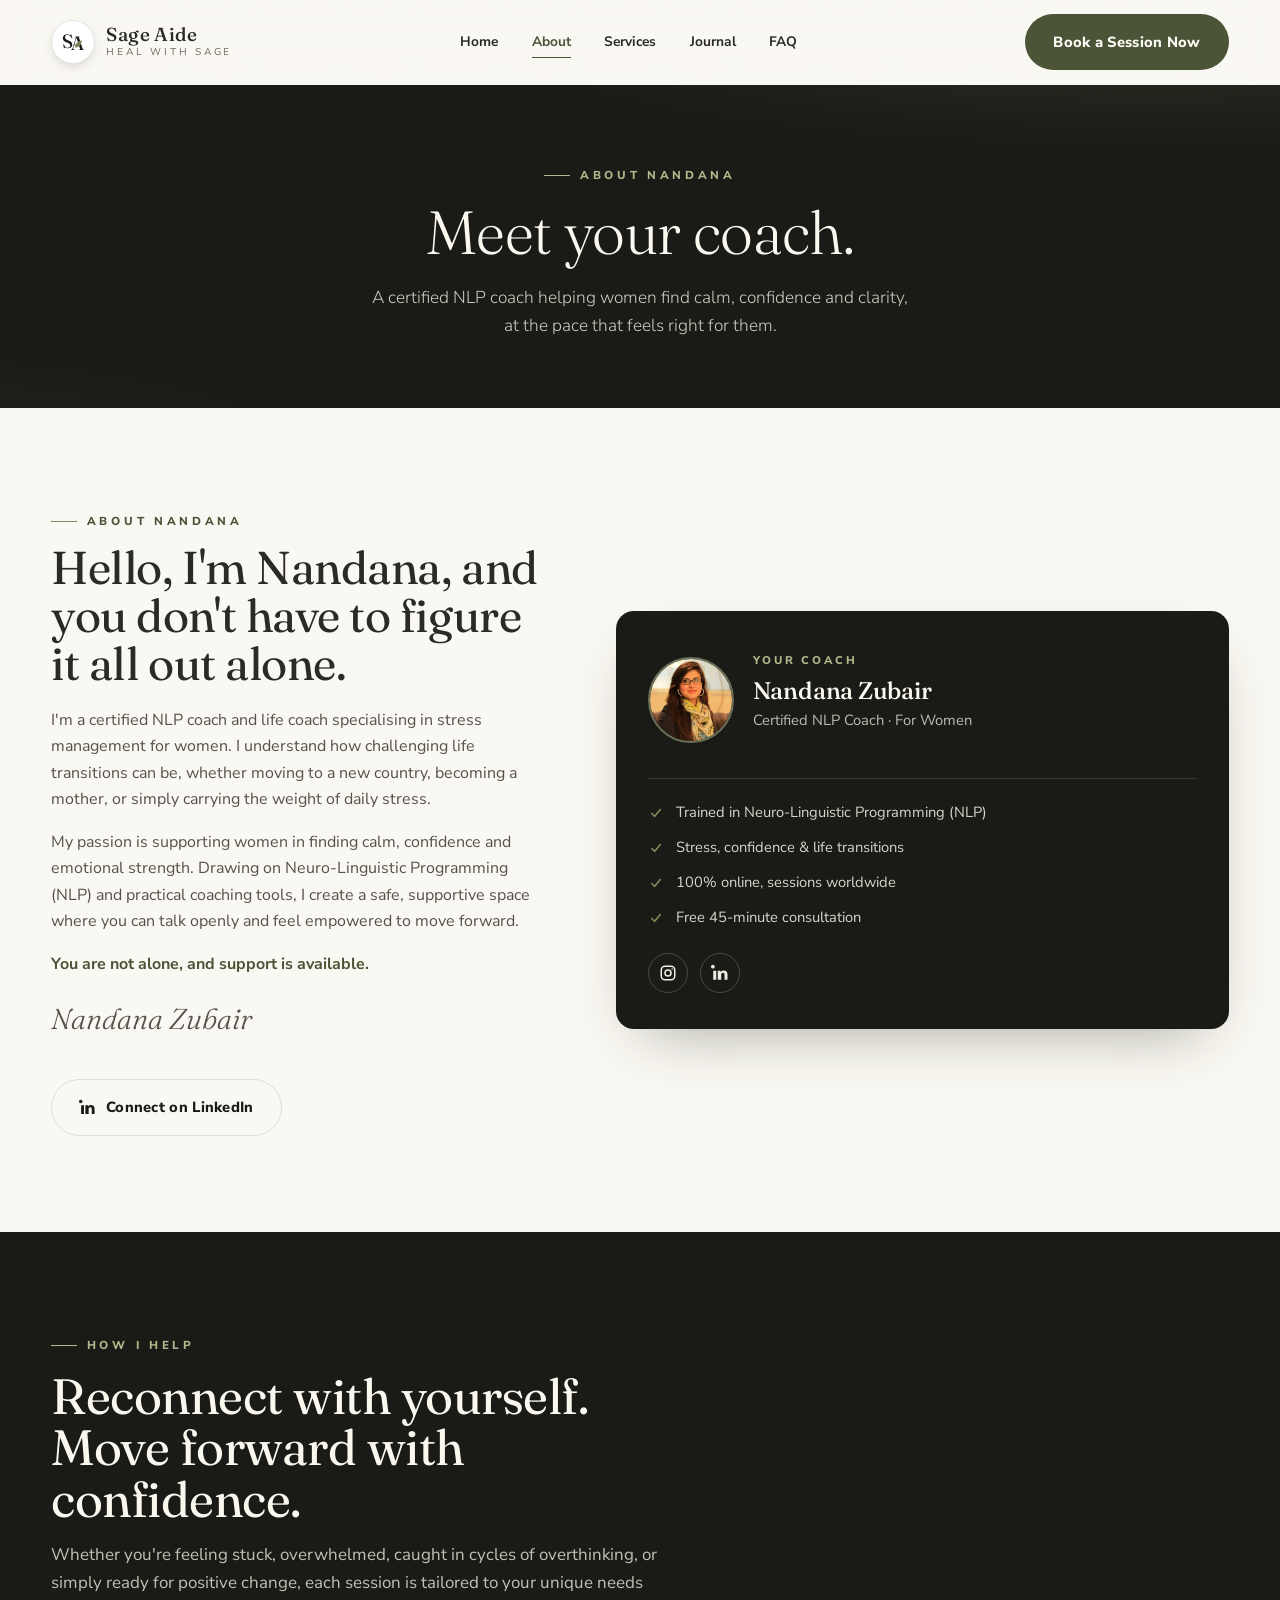
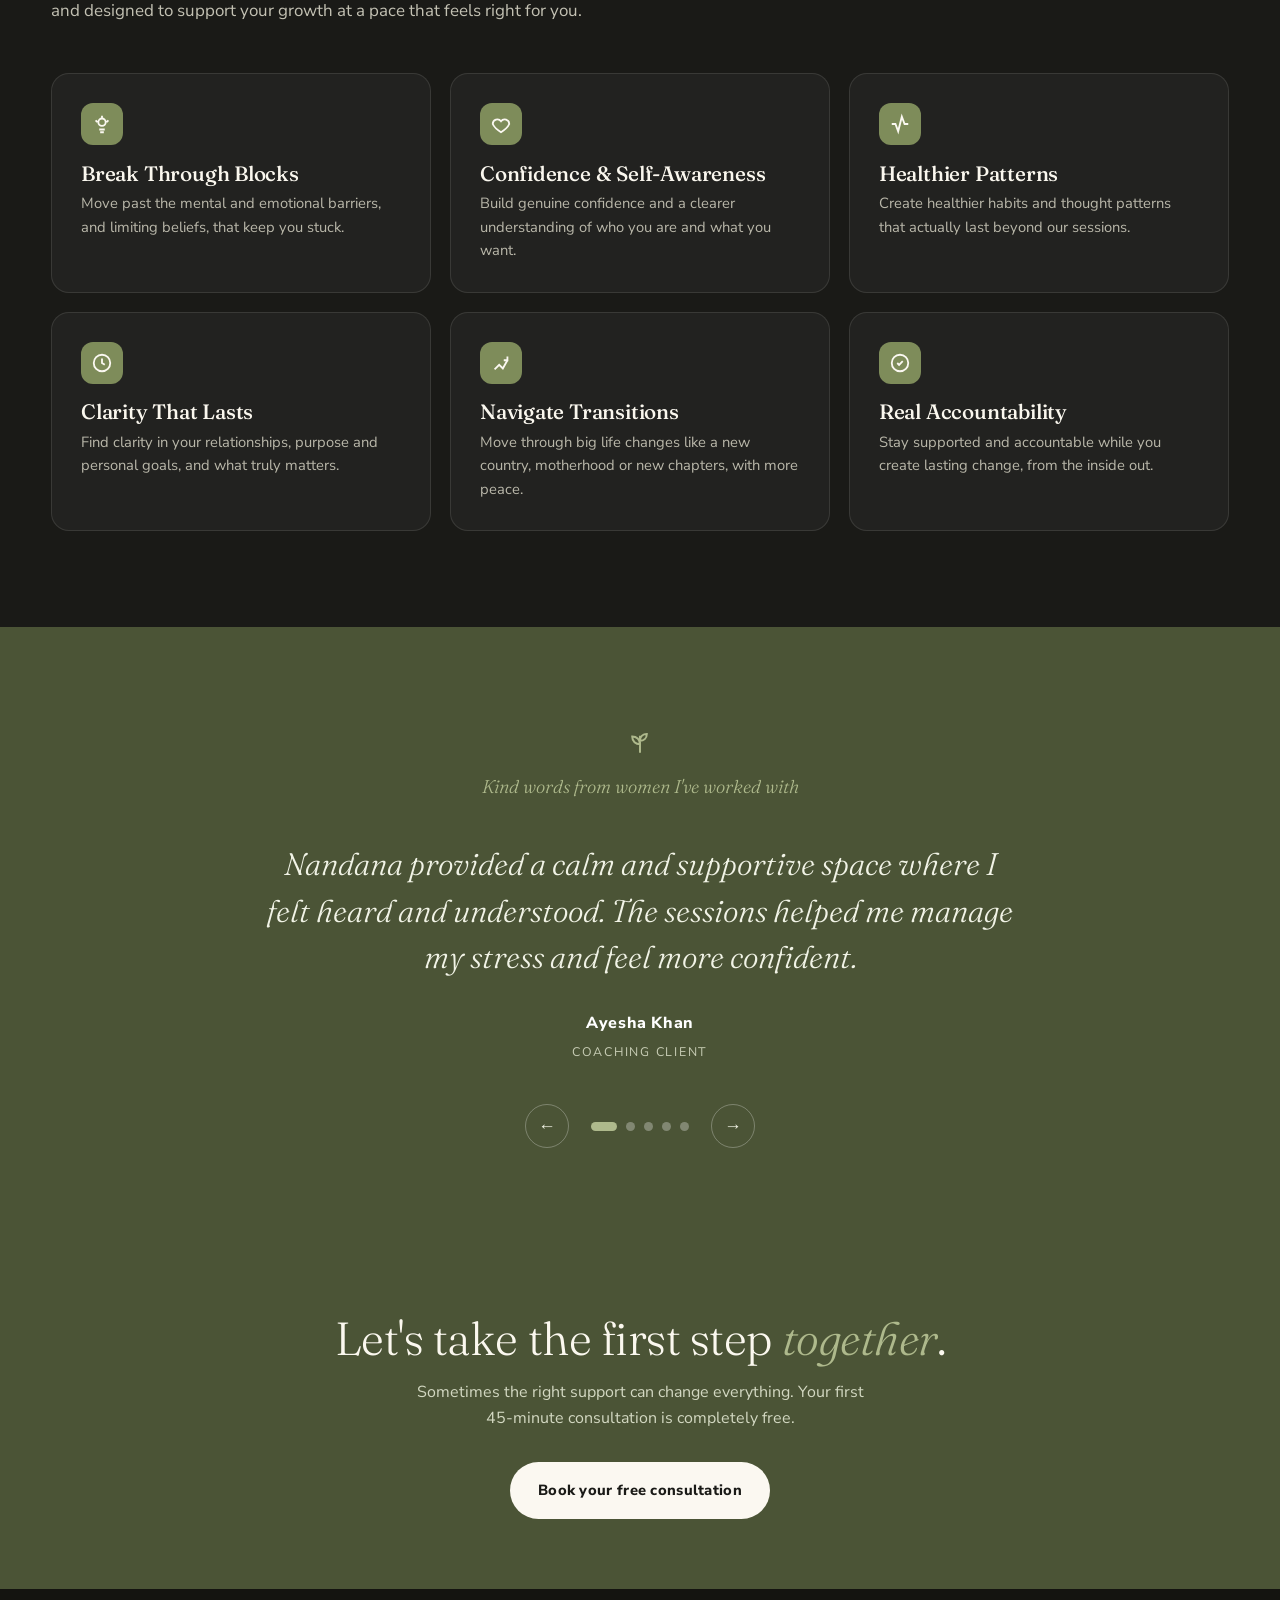
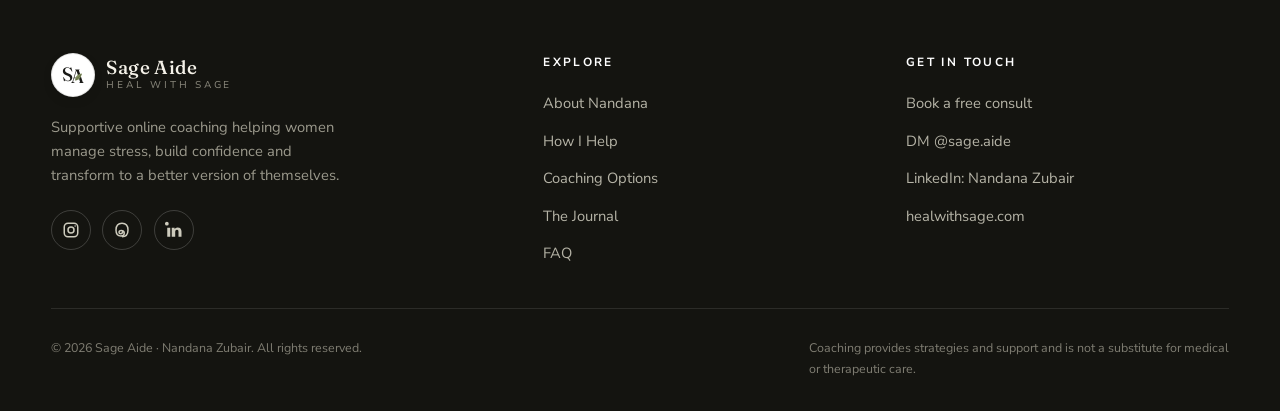
==== commit 6d686a1d: "Add files via upload" ====
--- a/about.html
+++ b/about.html
@@ -46,7 +46,7 @@
       <a href="faq.html">FAQ</a>
     </nav>
     <div class="nav-cta">
-      <a href="contact.html" class="btn btn-primary">Book free call</a>
+      <a href="contact.html" class="btn btn-primary">Book a Session Now</a>
       <button class="burger" id="burger" aria-label="Menu"><span></span><span></span><span></span></button>
     </div>
   </div>
@@ -99,37 +99,37 @@
     <div class="sec-head reveal">
       <span class="eyebrow">How I help</span>
       <h2>Reconnect with yourself. Move forward with confidence.</h2>
-      <p>Whether you feel stuck, overwhelmed, lost in overthinking, or simply ready to grow, every session is tailored to you, at the pace that feels right for your journey.</p>
+      <p>Whether you're feeling stuck, overwhelmed, caught in cycles of overthinking, or simply ready for positive change, each session is tailored to your unique needs and designed to support your growth at a pace that feels right for you.</p>
     </div>
     <div class="help-grid">
       <div class="help-card reveal">
         <div class="ic" aria-hidden="true"><svg width="22" height="22" viewBox="0 0 24 24" fill="none" stroke="#fbf8f1" stroke-width="2"><path d="M12 3v3M5 8l2 2M19 8l-2 2M12 14a4 4 0 100-8 4 4 0 000 8z"/><path d="M9 18h6M10 21h4"/></svg></div>
-        <h3>Break through blocks</h3>
+        <h3>Break Through Blocks</h3>
         <p>Move past the mental and emotional barriers, and limiting beliefs, that keep you stuck.</p>
       </div>
       <div class="help-card reveal d1">
         <div class="ic" aria-hidden="true"><svg width="22" height="22" viewBox="0 0 24 24" fill="none" stroke="#fbf8f1" stroke-width="2"><path d="M12 21s-7-4.5-9-9a5 5 0 019-3 5 5 0 019 3c-2 4.5-9 9-9 9z"/></svg></div>
-        <h3>Confidence &amp; self-awareness</h3>
+        <h3>Confidence &amp; Self-Awareness</h3>
         <p>Build genuine confidence and a clearer understanding of who you are and what you want.</p>
       </div>
       <div class="help-card reveal d2">
         <div class="ic" aria-hidden="true"><svg width="22" height="22" viewBox="0 0 24 24" fill="none" stroke="#fbf8f1" stroke-width="2"><path d="M3 12h4l3 8 4-16 3 8h4"/></svg></div>
-        <h3>Healthier patterns</h3>
+        <h3>Healthier Patterns</h3>
         <p>Create healthier habits and thought patterns that actually last beyond our sessions.</p>
       </div>
       <div class="help-card reveal">
         <div class="ic" aria-hidden="true"><svg width="22" height="22" viewBox="0 0 24 24" fill="none" stroke="#fbf8f1" stroke-width="2"><circle cx="12" cy="12" r="9"/><path d="M12 7v5l3 2"/></svg></div>
-        <h3>Clarity that lasts</h3>
+        <h3>Clarity That Lasts</h3>
         <p>Find clarity in your relationships, purpose and personal goals, and what truly matters.</p>
       </div>
       <div class="help-card reveal d1">
         <div class="ic" aria-hidden="true"><svg width="22" height="22" viewBox="0 0 24 24" fill="none" stroke="#fbf8f1" stroke-width="2"><path d="M5 19l5-5 4 4 5-9"/><path d="M19 5v4h-4"/></svg></div>
-        <h3>Navigate transitions</h3>
+        <h3>Navigate Transitions</h3>
         <p>Move through big life changes like a new country, motherhood or new chapters, with more peace.</p>
       </div>
       <div class="help-card reveal d2">
         <div class="ic" aria-hidden="true"><svg width="22" height="22" viewBox="0 0 24 24" fill="none" stroke="#fbf8f1" stroke-width="2"><path d="M9 12l2 2 4-4"/><circle cx="12" cy="12" r="9"/></svg></div>
-        <h3>Real accountability</h3>
+        <h3>Real Accountability</h3>
         <p>Stay supported and accountable while you create lasting change, from the inside out.</p>
       </div>
     </div>
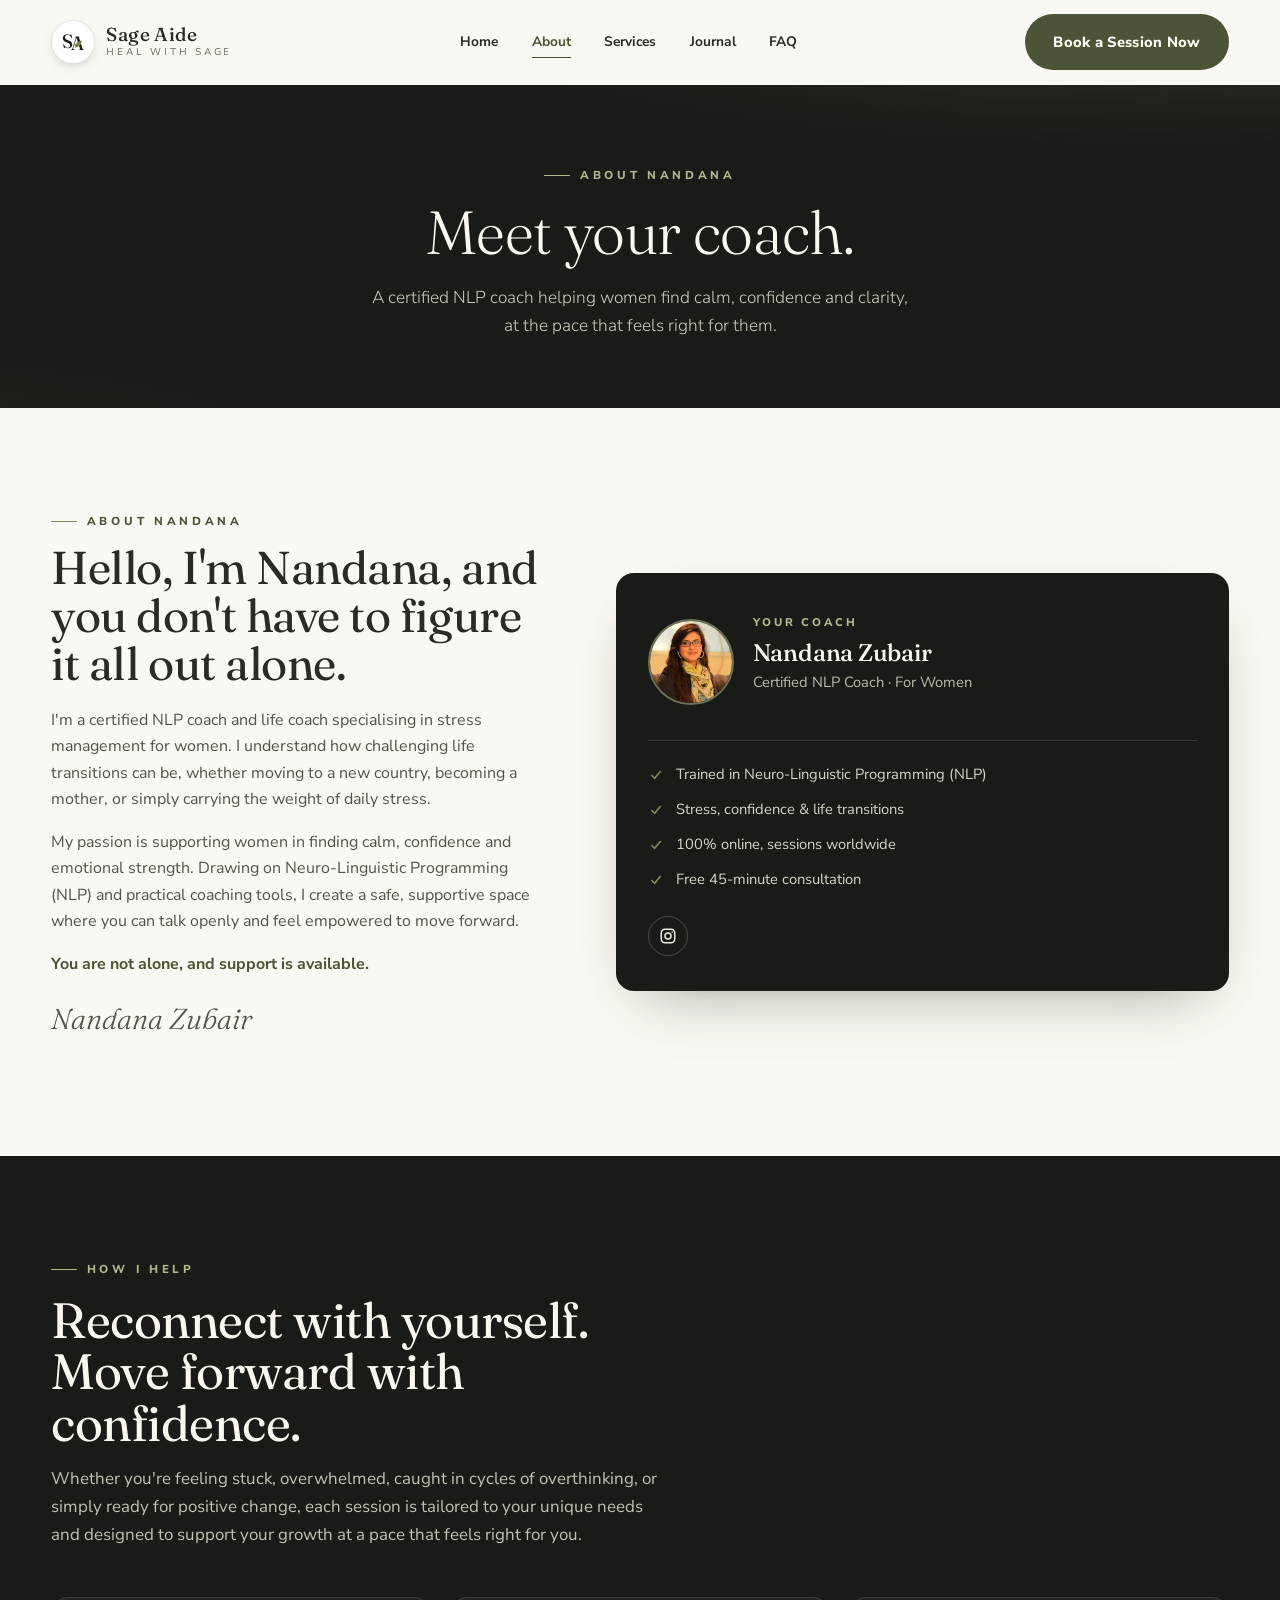
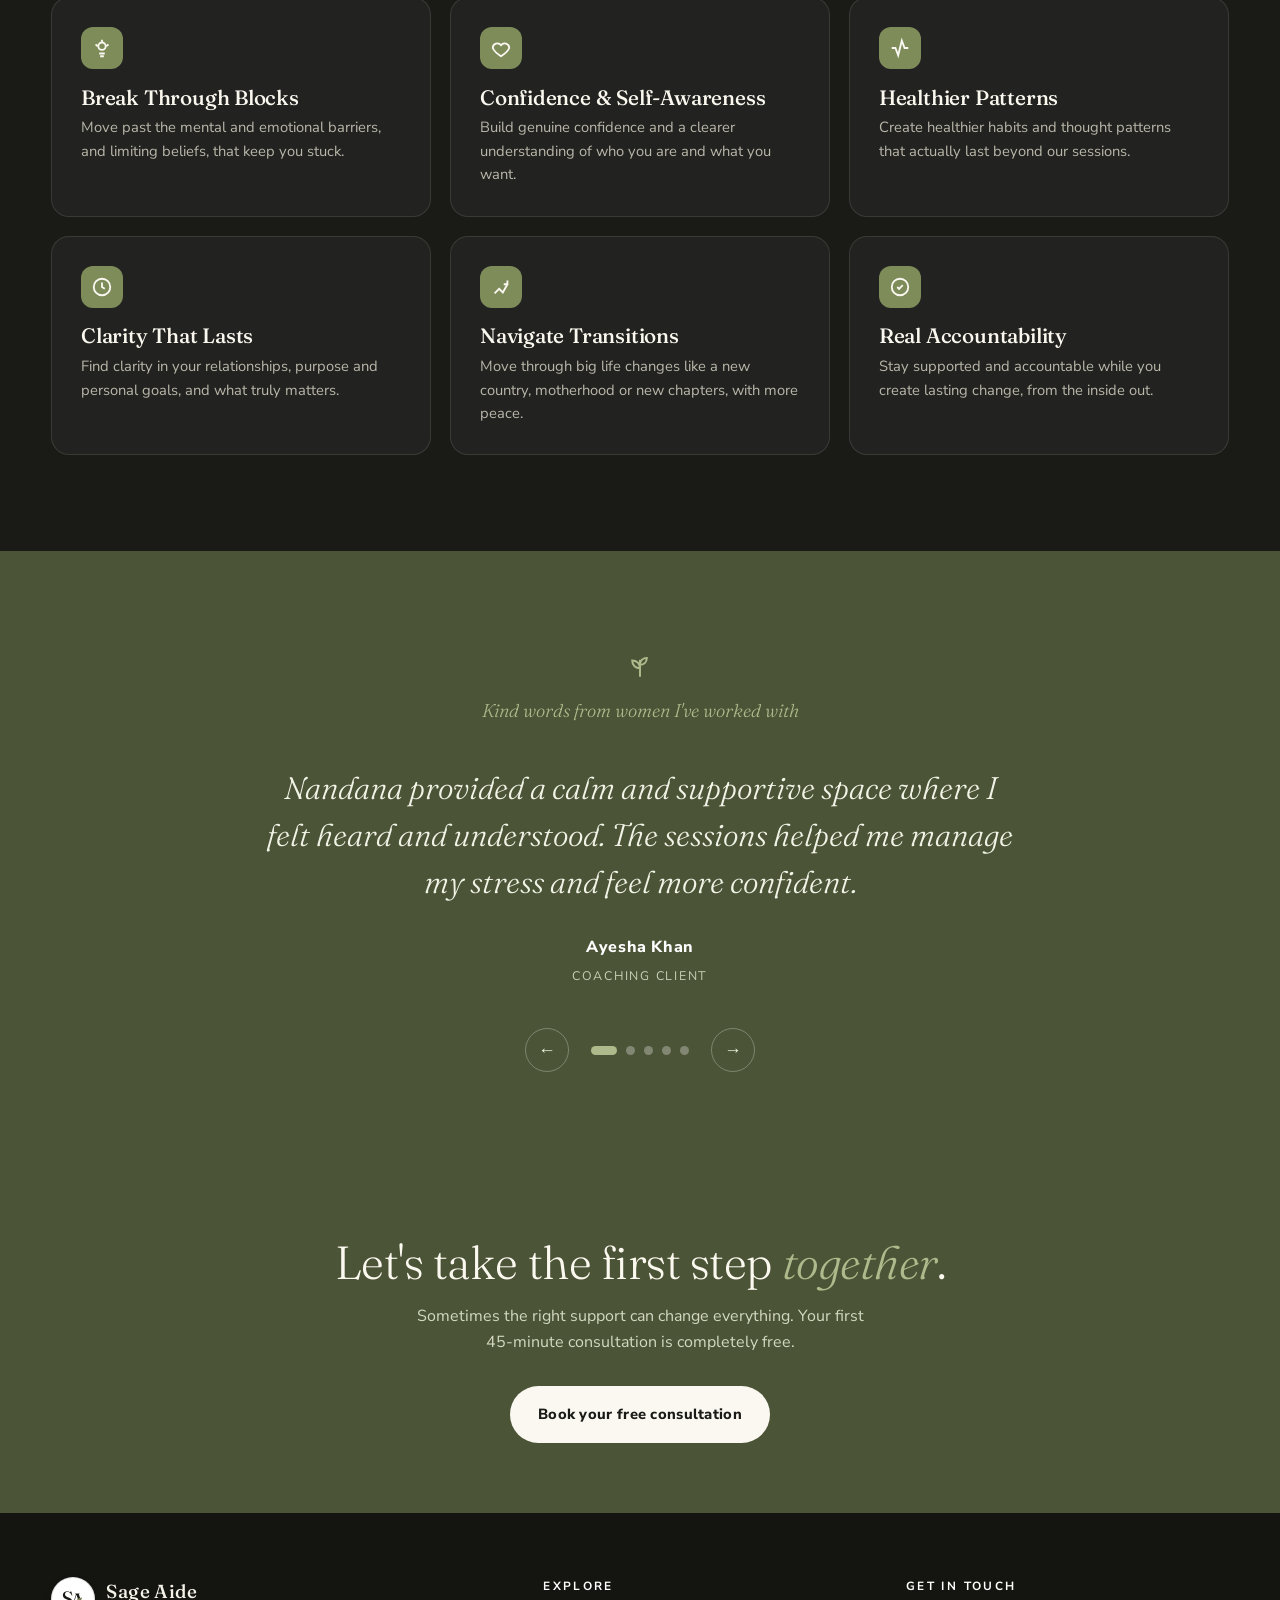
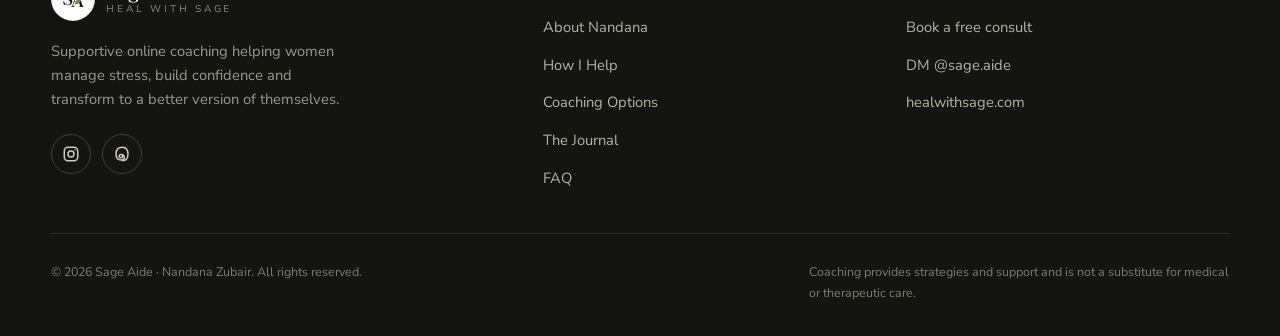
==== commit 287c57d6: "Add files via upload" ====
--- a/about.html
+++ b/about.html
@@ -22,7 +22,7 @@
 {
   "@context":"https://schema.org","@type":"Person","name":"Nandana Zubair","jobTitle":"Certified NLP Coach & Life Coach",
   "worksFor":{"@type":"Organization","name":"Sage Aide"},
-  "sameAs":["https://www.instagram.com/sage.aide/","https://www.linkedin.com/in/nandana-zubair-b380b526/"]
+  "sameAs":["https://www.instagram.com/sage.aide/"]
 }
 </script>
 </head>
@@ -67,10 +67,6 @@
       <p>My passion is supporting women in finding calm, confidence and emotional strength. Drawing on Neuro-Linguistic Programming (NLP) and practical coaching tools, I create a safe, supportive space where you can talk openly and feel empowered to move forward.</p>
       <p style="color:var(--sage-deep);font-weight:700">You are not alone, and support is available.</p>
       <p class="sig">Nandana Zubair</p>
-      <a href="https://www.linkedin.com/in/nandana-zubair-b380b526/" target="_blank" rel="noopener" class="btn btn-ghost" style="margin-top:1.2rem">
-        <svg width="17" height="17" viewBox="0 0 24 24" fill="currentColor"><path d="M4.98 3.5A2.5 2.5 0 102.5 6 2.5 2.5 0 004.98 3.5zM3 8.98h4V21H3zM9 8.98h3.8v1.64h.05a4.17 4.17 0 013.75-2.06C20.4 8.56 22 10.7 22 14.1V21h-4v-6.12c0-1.46-.03-3.34-2.03-3.34-2.04 0-2.35 1.59-2.35 3.23V21H9z"/></svg>
-        Connect on LinkedIn
-      </a>
     </div>
     <aside class="cred-card reveal d1">
       <div class="cred-head">
@@ -89,7 +85,6 @@
       </ul>
       <div class="cred-links">
         <a href="https://www.instagram.com/sage.aide/" target="_blank" rel="noopener" aria-label="Instagram"><svg width="18" height="18" viewBox="0 0 24 24" fill="none" stroke="currentColor" stroke-width="2"><rect x="3" y="3" width="18" height="18" rx="5"/><circle cx="12" cy="12" r="4"/><circle cx="17.5" cy="6.5" r="1" fill="currentColor" stroke="none"/></svg></a>
-        <a href="https://www.linkedin.com/in/nandana-zubair-b380b526/" target="_blank" rel="noopener" aria-label="LinkedIn"><svg width="18" height="18" viewBox="0 0 24 24" fill="currentColor"><path d="M4.98 3.5A2.5 2.5 0 102.5 6 2.5 2.5 0 004.98 3.5zM3 8.98h4V21H3zM9 8.98h3.8v1.64h.05a4.17 4.17 0 013.75-2.06C20.4 8.56 22 10.7 22 14.1V21h-4v-6.12c0-1.46-.03-3.34-2.03-3.34-2.04 0-2.35 1.59-2.35 3.23V21H9z"/></svg></a>
       </div>
     </aside>
   </div>
@@ -197,7 +192,6 @@
         <div class="socials">
           <a href="https://www.instagram.com/sage.aide/" aria-label="Instagram" target="_blank" rel="noopener"><svg width="18" height="18" viewBox="0 0 24 24" fill="none" stroke="currentColor" stroke-width="2"><rect x="3" y="3" width="18" height="18" rx="5"/><circle cx="12" cy="12" r="4"/><circle cx="17.5" cy="6.5" r="1" fill="currentColor" stroke="none"/></svg></a>
           <a href="https://www.threads.net/@sage.aide" aria-label="Threads" target="_blank" rel="noopener"><svg width="18" height="18" viewBox="0 0 24 24" fill="none" stroke="currentColor" stroke-width="2"><path d="M12 21c5 0 8-3 8-9s-3-9-8-9-8 3-8 9 2.5 8 6.5 8c3 0 4.5-1.5 4.5-4 0-2.2-1.8-3.5-4-3.5-1.8 0-3 .9-3 2.4 0 1.3 1 2.1 2.3 2.1 1.7 0 2.7-1.4 2.7-3.6"/></svg></a>
-          <a href="https://www.linkedin.com/in/nandana-zubair-b380b526/" aria-label="LinkedIn" target="_blank" rel="noopener"><svg width="18" height="18" viewBox="0 0 24 24" fill="currentColor"><path d="M4.98 3.5A2.5 2.5 0 102.5 6 2.5 2.5 0 004.98 3.5zM3 8.98h4V21H3zM9 8.98h3.8v1.64h.05a4.17 4.17 0 013.75-2.06C20.4 8.56 22 10.7 22 14.1V21h-4v-6.12c0-1.46-.03-3.34-2.03-3.34-2.04 0-2.35 1.59-2.35 3.23V21H9z"/></svg></a>
         </div>
       </div>
       <div>
@@ -215,7 +209,6 @@
         <ul>
           <li><a href="contact.html">Book a free consult</a></li>
           <li><a href="https://www.instagram.com/sage.aide/" target="_blank" rel="noopener">DM @sage.aide</a></li>
-          <li><a href="https://www.linkedin.com/in/nandana-zubair-b380b526/" target="_blank" rel="noopener">LinkedIn: Nandana Zubair</a></li>
           <li><a href="https://healwithsage.com">healwithsage.com</a></li>
         </ul>
       </div>
